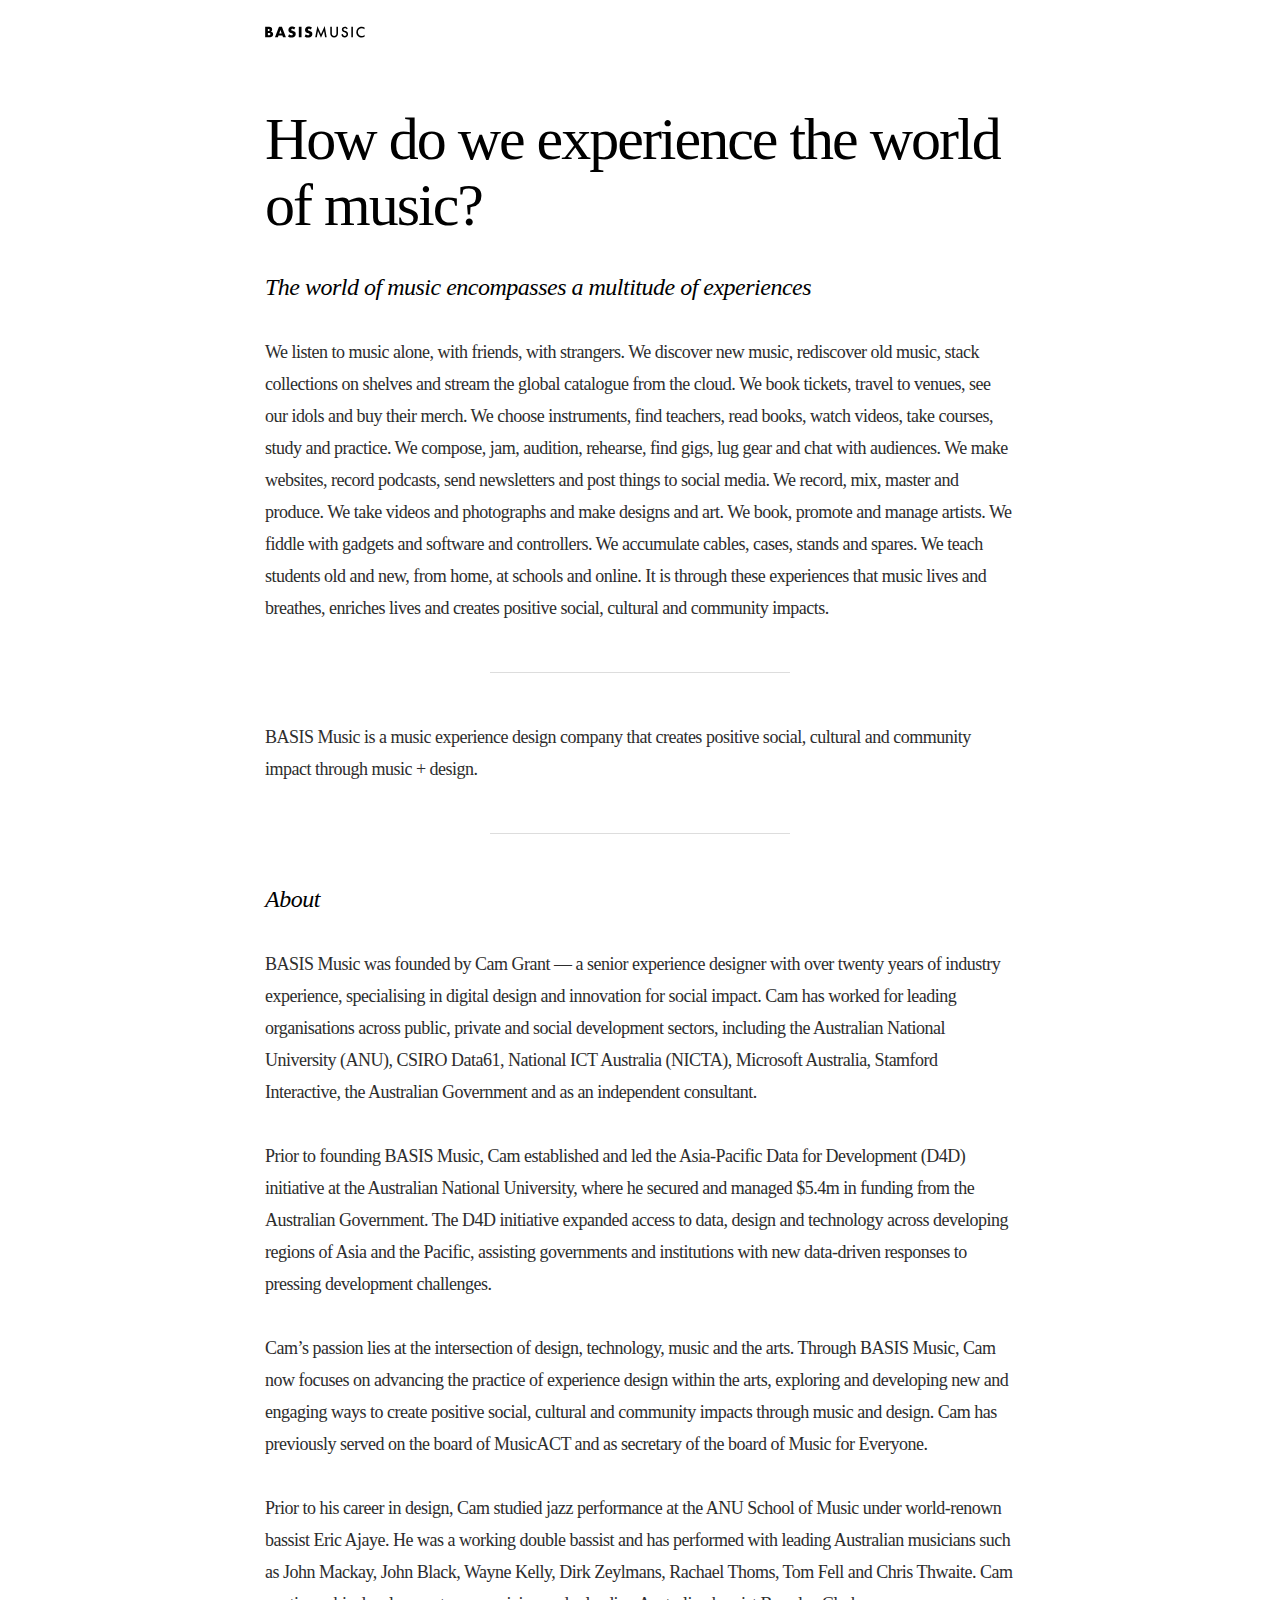
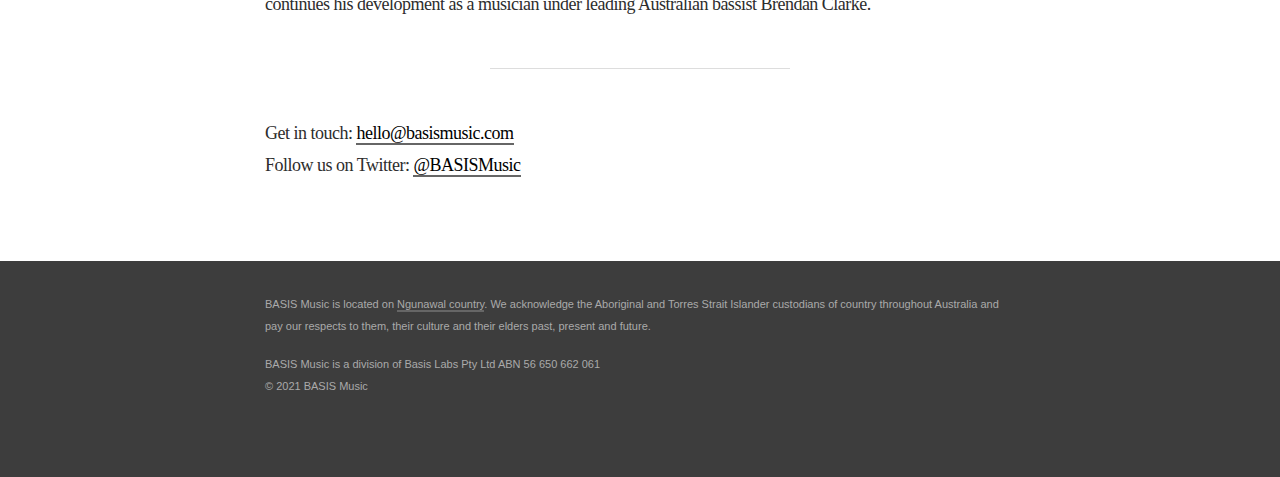
==== public/index.html @ 6a371cce "Add about" ====
<!DOCTYPE html>
<html lang="en">
    <head>
        <meta charset="UTF-8">
        <meta name="viewport" content="width=device-width">
        <title>BASIS Music</title>
        <meta name="description" content="BASIS Music is a music experience design company. We create positive social, cultural and community impact through music + design.">
        <meta property="og:title" content="BASIS Music">
        <meta property="og:description" content="BASIS Music is a music experience design company. We create positive social, cultural and community impact through music + design.">
        <meta property="og:image" content="https://www.basismusic.com/og_image.png">
        <meta property="og:image:alt" content="BASIS Music">
        <meta property="og:locale" content="en_AU">
        <meta property="og:type" content="website">
        <meta name="twitter:card" content="summary_large_image">
        <meta property="og:url" content="https://www.basismusic.com/">
        <link rel="canonical" href="https://www.basismusic.com/">
        <link rel="apple-touch-icon" sizes="180x180" href="/favicons/apple-touch-icon.png">
        <link rel="icon" type="image/png" sizes="32x32" href="/favicons/favicon-32x32.png">
        <link rel="icon" type="image/png" sizes="16x16" href="/favicons/favicon-16x16.png">
        <link rel="manifest" href="/favicons/site.webmanifest">
        <link rel="mask-icon" href="/favicons/safari-pinned-tab.svg" color="#5bbad5">
        <meta name="msapplication-TileColor" content="#da532c">
        <meta name="theme-color" content="#ffffff">
        <link rel="stylesheet" type="text/css" href="https://cloud.typography.com/6473938/7945032/css/fonts.css" />
        <link rel="stylesheet" href="/css/styles.css">
    </head>
    <body>
        <header>
            <div class="container">
                <a href="http://www.basismusic.com/" class="no-dec">
                    <svg height="12px" viewBox="0 0 433 52" version="1.1" xmlns="http://www.w3.org/2000/svg" xmlns:xlink="http://www.w3.org/1999/xlink">
                        <title>BASIS Music</title>
                        <g stroke="none" stroke-width="1" fill="none" fill-rule="evenodd">
                            <path d="M19.64,49 C22.04,49 24.2,48.72 26.12,48.16 C28.04,47.6 29.67,46.76 31.01,45.64 C32.35,44.52 33.39,43.14 34.13,41.5 C34.87,39.86 35.24,37.98 35.24,35.86 C35.24,34.5 35.08,33.22 34.76,32.02 C34.44,30.82 33.91,29.74 33.17,28.78 C32.43,27.82 31.47,27.01 30.29,26.35 C29.11,25.69 27.68,25.2 26,24.88 C27.68,23.84 28.93,22.57 29.75,21.07 C30.57,19.57 30.98,17.68 30.98,15.4 C30.98,11.64 29.9,8.76 27.74,6.76 C25.58,4.76 22.42,3.76 18.26,3.76 L18.26,3.76 L0.74,3.76 L0.74,49 L19.64,49 Z M14.66,21.52 L12.5,21.52 L12.5,12.76 L14.66,12.76 C18.34,12.76 20.18,14.22 20.18,17.14 C20.18,20.06 18.34,21.52 14.66,21.52 L14.66,21.52 Z M15.08,39.88 L12.5,39.88 L12.5,30.28 L15.08,30.28 C18.04,30.28 20.16,30.66 21.44,31.42 C22.72,32.18 23.36,33.4 23.36,35.08 C23.36,36.76 22.72,37.98 21.44,38.74 C20.16,39.5 18.04,39.88 15.08,39.88 L15.08,39.88 Z M55.82,49 L58.52,41.14 L75.32,41.14 L78.02,49 L90.56,49 L73.34,3.76 L60.5,3.76 L43.28,49 L55.82,49 Z M72.2,32.2 L61.64,32.2 L66.92,17.14 L72.2,32.2 Z M115.58,50.26 C118.34,50.26 120.81,49.89 122.99,49.15 C125.17,48.41 127.01,47.37 128.51,46.03 C130.01,44.69 131.15,43.08 131.93,41.2 C132.71,39.32 133.1,37.22 133.1,34.9 C133.1,31.46 132.21,28.67 130.43,26.53 C128.65,24.39 125.84,22.68 122,21.4 C121.04,21.08 120.07,20.78 119.09,20.5 C118.11,20.22 117.23,19.89 116.45,19.51 C115.67,19.13 115.04,18.68 114.56,18.16 C114.08,17.64 113.84,16.98 113.84,16.18 C113.84,15.02 114.32,14.08 115.28,13.36 C116.24,12.64 117.48,12.28 119,12.28 C120.2,12.28 121.44,12.53 122.72,13.03 C124,13.53 125.28,14.3 126.56,15.34 L126.56,15.34 L131.24,6.16 C129,4.96 126.66,4.05 124.22,3.43 C121.78,2.81 119.44,2.5 117.2,2.5 C114.8,2.5 112.63,2.86 110.69,3.58 C108.75,4.3 107.11,5.31 105.77,6.61 C104.43,7.91 103.39,9.47 102.65,11.29 C101.91,13.11 101.54,15.14 101.54,17.38 C101.54,19.62 101.89,21.47 102.59,22.93 C103.29,24.39 104.21,25.6 105.35,26.56 C106.49,27.52 107.79,28.29 109.25,28.87 C110.71,29.45 112.2,29.98 113.72,30.46 C115,30.9 116.09,31.3 116.99,31.66 C117.89,32.02 118.62,32.41 119.18,32.83 C119.74,33.25 120.14,33.71 120.38,34.21 C120.62,34.71 120.74,35.3 120.74,35.98 C120.74,37.1 120.27,38.1 119.33,38.98 C118.39,39.86 116.96,40.3 115.04,40.3 C113.36,40.3 111.66,39.92 109.94,39.16 C108.22,38.4 106.48,37.24 104.72,35.68 L104.72,35.68 L99.68,45.16 C104.56,48.56 109.86,50.26 115.58,50.26 Z M158.24,49 L158.24,3.76 L146.48,3.76 L146.48,49 L158.24,49 Z M187.58,50.26 C190.34,50.26 192.81,49.89 194.99,49.15 C197.17,48.41 199.01,47.37 200.51,46.03 C202.01,44.69 203.15,43.08 203.93,41.2 C204.71,39.32 205.1,37.22 205.1,34.9 C205.1,31.46 204.21,28.67 202.43,26.53 C200.65,24.39 197.84,22.68 194,21.4 C193.04,21.08 192.07,20.78 191.09,20.5 C190.11,20.22 189.23,19.89 188.45,19.51 C187.67,19.13 187.04,18.68 186.56,18.16 C186.08,17.64 185.84,16.98 185.84,16.18 C185.84,15.02 186.32,14.08 187.28,13.36 C188.24,12.64 189.48,12.28 191,12.28 C192.2,12.28 193.44,12.53 194.72,13.03 C196,13.53 197.28,14.3 198.56,15.34 L198.56,15.34 L203.24,6.16 C201,4.96 198.66,4.05 196.22,3.43 C193.78,2.81 191.44,2.5 189.2,2.5 C186.8,2.5 184.63,2.86 182.69,3.58 C180.75,4.3 179.11,5.31 177.77,6.61 C176.43,7.91 175.39,9.47 174.65,11.29 C173.91,13.11 173.54,15.14 173.54,17.38 C173.54,19.62 173.89,21.47 174.59,22.93 C175.29,24.39 176.21,25.6 177.35,26.56 C178.49,27.52 179.79,28.29 181.25,28.87 C182.71,29.45 184.2,29.98 185.72,30.46 C187,30.9 188.09,31.3 188.99,31.66 C189.89,32.02 190.62,32.41 191.18,32.83 C191.74,33.25 192.14,33.71 192.38,34.21 C192.62,34.71 192.74,35.3 192.74,35.98 C192.74,37.1 192.27,38.1 191.33,38.98 C190.39,39.86 188.96,40.3 187.04,40.3 C185.36,40.3 183.66,39.92 181.94,39.16 C180.22,38.4 178.48,37.24 176.72,35.68 L176.72,35.68 L171.68,45.16 C176.56,48.56 181.86,50.26 187.58,50.26 Z M242.509531,51.0800781 L255.898203,21.6953125 L260.263437,49 L267.265391,49 L258.710703,0.3671875 L242.626719,35.5234375 L227.099375,0.3671875 L217.577891,49 L224.638437,49 L229.501719,21.6660156 L242.509531,51.0800781 Z M299.573984,49.8203125 C304.437266,49.8203125 308.538828,48.1015625 311.878672,44.6640625 C314.847422,41.578125 316.331797,37.6523438 316.331797,32.8867188 L316.331797,32.8867188 L316.331797,3.765625 L309.505625,3.765625 L309.505625,31.0117188 C309.505625,34.9570312 308.870859,37.7988281 307.601328,39.5371094 C305.706797,42.1347656 303.031016,43.4335938 299.573984,43.4335938 C296.136484,43.4335938 293.470469,42.1347656 291.575937,39.5371094 C290.306406,37.7402344 289.671641,34.8984375 289.671641,31.0117188 L289.671641,31.0117188 L289.671641,3.765625 L282.845469,3.765625 L282.845469,32.8867188 C282.845469,37.6523438 284.329844,41.578125 287.298594,44.6640625 C290.618906,48.1015625 294.710703,49.8203125 299.573984,49.8203125 Z M345.359141,49.8203125 C349.499766,49.8203125 352.966562,48.453125 355.759531,45.71875 C358.532969,43.0039062 359.919687,39.5664062 359.919687,35.40625 C359.919687,32.3007812 359.070078,29.6787109 357.370859,27.5400391 C355.671641,25.4013672 352.986094,23.5898438 349.314219,22.1054688 L349.314219,22.1054688 L344.8025,20.2597656 C341.52125,18.9121094 339.880625,17.1347656 339.880625,14.9277344 C339.880625,13.3261719 340.505625,11.9980469 341.755625,10.9433594 C343.005625,9.86914062 344.577891,9.33203125 346.472422,9.33203125 C348.015391,9.33203125 349.275156,9.64453125 350.251719,10.2695312 C351.189219,10.8164062 352.175547,11.9882812 353.210703,13.7851562 L353.210703,13.7851562 L358.747812,10.5039062 C355.818125,5.42578125 351.745859,2.88671875 346.531016,2.88671875 C342.663828,2.88671875 339.431406,4.0390625 336.83375,6.34375 C334.236094,8.62890625 332.937266,11.4707031 332.937266,14.8691406 C332.937266,19.9082031 336.032969,23.7363281 342.224375,26.3535156 L342.224375,26.3535156 L346.589609,28.1699219 C347.722422,28.6582031 348.698984,29.1708984 349.519297,29.7080078 C350.339609,30.2451172 351.008555,30.8212891 351.526133,31.4365234 C352.043711,32.0517578 352.42457,32.7255859 352.668711,33.4580078 C352.912852,34.1904297 353.034922,34.9960938 353.034922,35.875 C353.034922,38.0625 352.331797,39.8691406 350.925547,41.2949219 C349.519297,42.7207031 347.751719,43.4335938 345.622812,43.4335938 C342.9275,43.4335938 340.876719,42.4570312 339.470469,40.5039062 C338.689219,39.4882812 338.142344,37.6523438 337.829844,34.9960938 L337.829844,34.9960938 L330.915781,36.5195312 C331.540781,40.7382812 333.113047,44.0097656 335.632578,46.3339844 C338.191172,48.6582031 341.433359,49.8203125 345.359141,49.8203125 Z M380.978281,49 L380.978281,3.765625 L374.152109,3.765625 L374.152109,49 L380.978281,49 Z M418.970469,49.8203125 C423.267344,49.8203125 427.368906,48.7167969 431.275156,46.5097656 L431.275156,46.5097656 L431.275156,38.2773438 C430.161875,39.2148438 429.102305,40.015625 428.096445,40.6796875 C427.090586,41.34375 426.118906,41.8710938 425.181406,42.2617188 C423.501719,43.0429688 421.460703,43.4335938 419.058359,43.4335938 C414.409922,43.4335938 410.484141,41.8027344 407.281016,38.5410156 C404.077891,35.2792969 402.476328,31.2753906 402.476328,26.5292969 C402.476328,21.7246094 404.077891,17.6621094 407.281016,14.3417969 C410.464609,11.0019531 414.380625,9.33203125 419.029062,9.33203125 C423.247812,9.33203125 427.329844,10.9824219 431.275156,14.2832031 L431.275156,14.2832031 L431.275156,6.19726562 C427.486094,3.99023438 423.560312,2.88671875 419.497812,2.88671875 C412.056406,2.88671875 405.991953,5.65039062 401.304453,11.1777344 C397.495859,15.6894531 395.591562,20.8261719 395.591562,26.5878906 C395.591562,33.0136719 397.866953,38.5019531 402.417734,43.0527344 C406.988047,47.5644531 412.505625,49.8203125 418.970469,49.8203125 Z" fill="#000000" fill-rule="nonzero"></path>
                        </g>
                    </svg>
                </a>
            </div>
        </header>

        <main>
            <div class="container">
                <h1>How do we experience the world of music?</h1>
                <h2>The world of music encompasses a multitude of experiences</h2>
                
                <p>We listen to music alone, with friends, with strangers. We discover new music, rediscover old music, stack collections on shelves and stream the global catalogue from the cloud. We book tickets, travel to venues, see our idols and buy their merch. We choose instruments, find teachers, read books, watch videos, take courses, study and practice. We compose, jam, audition, rehearse, find gigs, lug gear and chat with audiences. We make websites, record podcasts, send newsletters and post things to social media. We record, mix, master and produce. We take videos and photographs and make designs and art. We book, promote and manage artists. We fiddle with gadgets and software and controllers. We accumulate cables, cases, stands and spares. We teach students old and new, from home, at schools and online. It is through these experiences that music lives and breathes, enriches lives and creates positive social, cultural and community impacts.</p>

                <hr>

                <p>BASIS Music is a music experience design company that creates positive social, cultural and community impact through music + design.</p>
                
                <hr>

                <h2>About</h2>

                <p>BASIS Music was founded by Cam Grant &mdash; a senior experience designer with over twenty years of industry experience, specialising in digital design and innovation for social impact. Cam has worked for leading organisations across public, private and social development sectors, including the Australian National University (ANU), CSIRO Data61, National ICT Australia (NICTA), Microsoft Australia, Stamford Interactive, the Australian Government and as an independent consultant.</p>

                <p>Prior to founding BASIS Music, Cam established and led the Asia-Pacific Data for Development (D4D) initiative at the Australian National University, where he secured and managed $5.4m in funding from the Australian Government. The D4D initiative expanded access to data, design and technology across developing regions of Asia and the Pacific, assisting governments and institutions with new data-driven responses to pressing development challenges.</p>

                <p>Cam’s passion lies at the intersection of design, technology, music and the arts. Through BASIS Music, Cam now focuses on advancing the practice of experience design within the arts, exploring and developing new and engaging ways to create positive social, cultural and community impacts through music and design. Cam has previously served on the board of MusicACT and as secretary of the board of Music for Everyone.</p>

                <p>Prior to his career in design, Cam studied jazz performance at the ANU School of Music under world-renown bassist Eric Ajaye. He was a working double bassist and has performed with leading Australian musicians such as John Mackay, John Black, Wayne Kelly, Dirk Zeylmans, Rachael Thoms, Tom Fell and Chris Thwaite. Cam continues his development as a musician under leading Australian bassist Brendan Clarke.</p>

                <hr>

                <p>
                    Get in touch: <a href="mailto:hello@basismusic.com">hello@basismusic.com</a><br>
                    Follow us on Twitter: <a href="http://twitter.com/basismusic">@BASISMusic</a>
                </p>
            </div>
        </main>
        
        <footer>
            <div class="container">
                <p>
                    BASIS Music is located on <a href="https://aiatsis.gov.au/explore/map-indigenous-australia">Ngunawal country</a>. We acknowledge the Aboriginal and Torres Strait Islander custodians of country throughout Australia and pay our respects to them, their culture and their elders past, present and future.
                </p>
                <p>
                    BASIS Music is a division of Basis Labs Pty Ltd ABN 56 650 662 061<br>
                    &copy; 2021 BASIS Music
                </p>
            </div>
        </footer>
    </body>
</html>
---- css/styles.css ----
* {
    border: 0;
    margin: 0;
    padding: 0;
}

body { 
    font-family: "Sentinel SSm A", "Sentinel SSm B", Georgia, serif;
    font-style: normal;
    color:  #000;
    background-color: #fff;
}

.container {
    margin: 0;
    padding: 0 2rem;
}

@media (min-width: 750px) {
    .container {
        max-width:  750px;
        margin: 0 auto;
    }
}

header {
    padding: 1.5rem 0 1rem 0;

}

footer {
    margin: 5rem 0 0 0;
    padding:  2rem 0 5rem;
    font-family: "Gotham SSm A", "Gotham SSm B", sans-serif;
    font-style: normal;
    font-weight: 400;
    font-size: 11px;
    line-height: 24px;
    letter-spacing: 1.2;
    background-color: #3d3d3d;
    color: #aaa;
}

h1 {
    font-size: 60px;
    line-height: 66px;
    letter-spacing: -2px;
    font-weight: 500;
    margin: 3rem 0 2rem 0;
}

h2 {
    font-style: italic;
    font-size: 24px;
    line-height: 34px;
    letter-spacing: -0.5px;
    font-weight: 400;
    margin: 2rem 0;
}

hr {
    width:  40%;
    border: none;
    border-bottom: solid 1px #ddd;
    margin: 3rem auto;
}

a, a:visited {
    text-decoration: none;
    border-bottom: solid 2px #666;
    color: #000;
}

a:hover {
    background-color: yellow;
    border-bottom-color: yellow;
}

a.no-dec, a.no-dec:visited, a.no-dec:hover {
    border: none;
    background-color: transparent;
}

footer a, footer a:visited {
    text-decoration: none;
    border-bottom: solid 2px #666;
    color: #aaa;
}

footer a:hover {
    color: #000;
    background-color: #eee;
    border-bottom-color: #eee;
}

footer p {
    line-height: 22px;
}

main p {
    font-size: 18px;
    line-height: 32px;
    letter-spacing: -0.5px;
    font-weight: 400;
    color: #2d2d2d;
    margin: 2rem 0;
}

p + p {
    margin-top: 1rem;
}
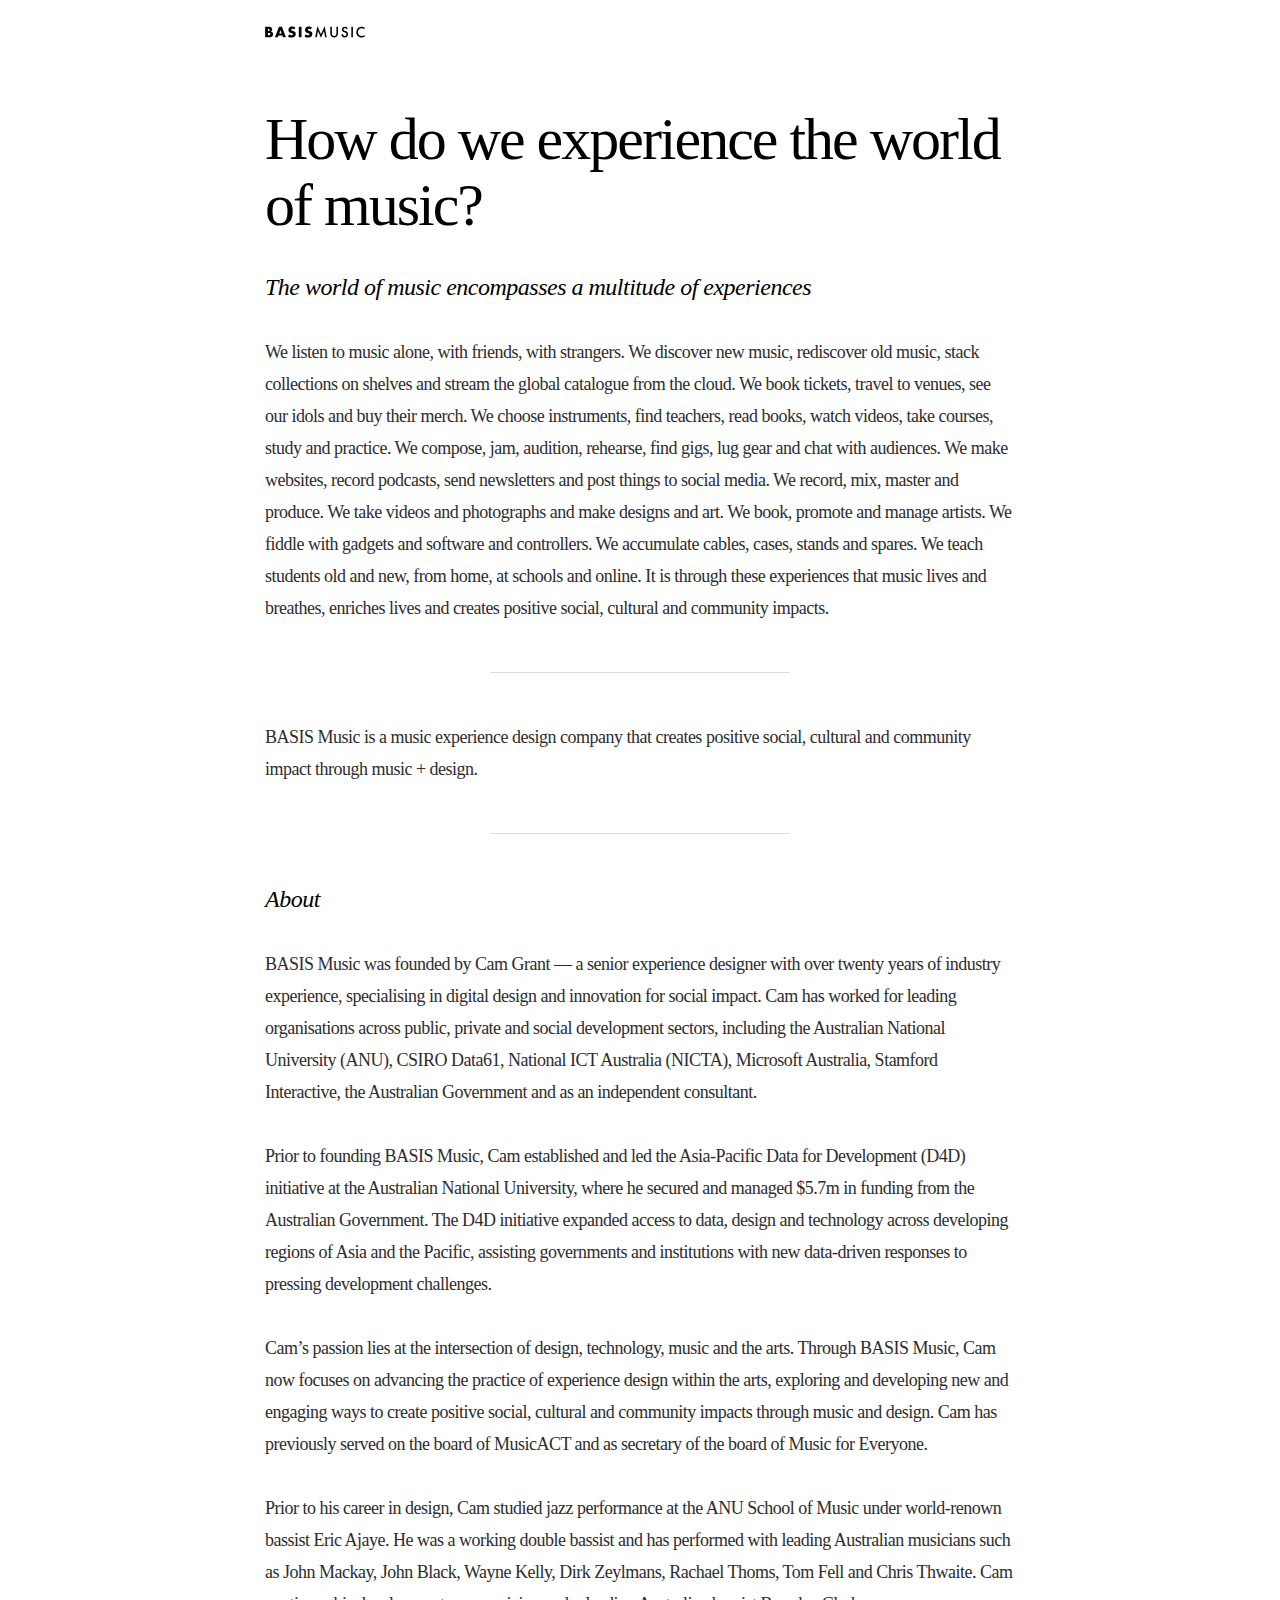
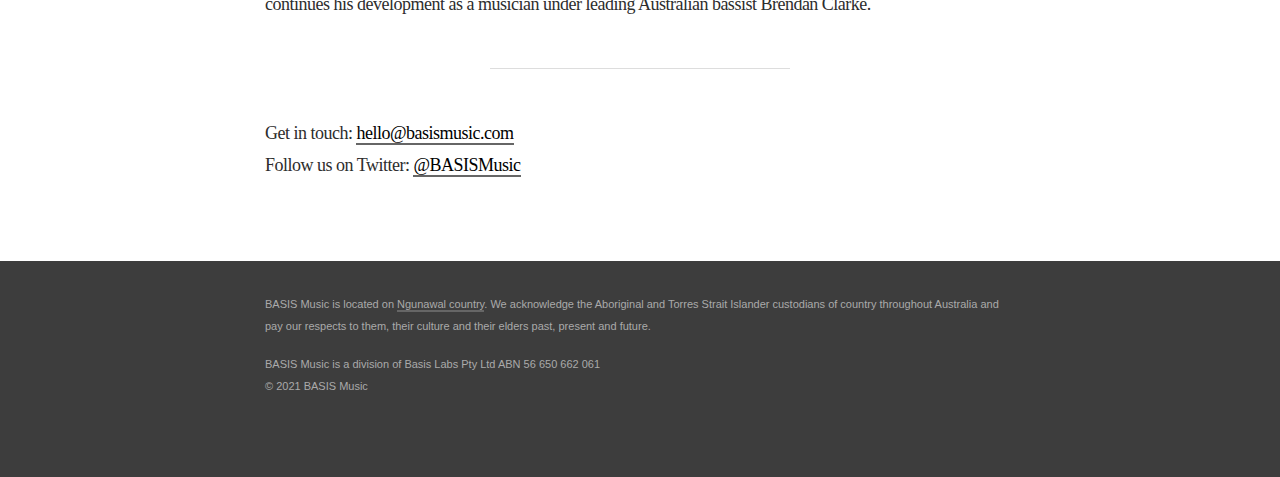
==== commit 4e2ccd9a: "Fix typo." ====
--- a/public/index.html
+++ b/public/index.html
@@ -55,7 +55,7 @@
 
                 <p>BASIS Music was founded by Cam Grant &mdash; a senior experience designer with over twenty years of industry experience, specialising in digital design and innovation for social impact. Cam has worked for leading organisations across public, private and social development sectors, including the Australian National University (ANU), CSIRO Data61, National ICT Australia (NICTA), Microsoft Australia, Stamford Interactive, the Australian Government and as an independent consultant.</p>
 
-                <p>Prior to founding BASIS Music, Cam established and led the Asia-Pacific Data for Development (D4D) initiative at the Australian National University, where he secured and managed $5.4m in funding from the Australian Government. The D4D initiative expanded access to data, design and technology across developing regions of Asia and the Pacific, assisting governments and institutions with new data-driven responses to pressing development challenges.</p>
+                <p>Prior to founding BASIS Music, Cam established and led the Asia-Pacific Data for Development (D4D) initiative at the Australian National University, where he secured and managed $5.7m in funding from the Australian Government. The D4D initiative expanded access to data, design and technology across developing regions of Asia and the Pacific, assisting governments and institutions with new data-driven responses to pressing development challenges.</p>
 
                 <p>Cam’s passion lies at the intersection of design, technology, music and the arts. Through BASIS Music, Cam now focuses on advancing the practice of experience design within the arts, exploring and developing new and engaging ways to create positive social, cultural and community impacts through music and design. Cam has previously served on the board of MusicACT and as secretary of the board of Music for Everyone.</p>
 
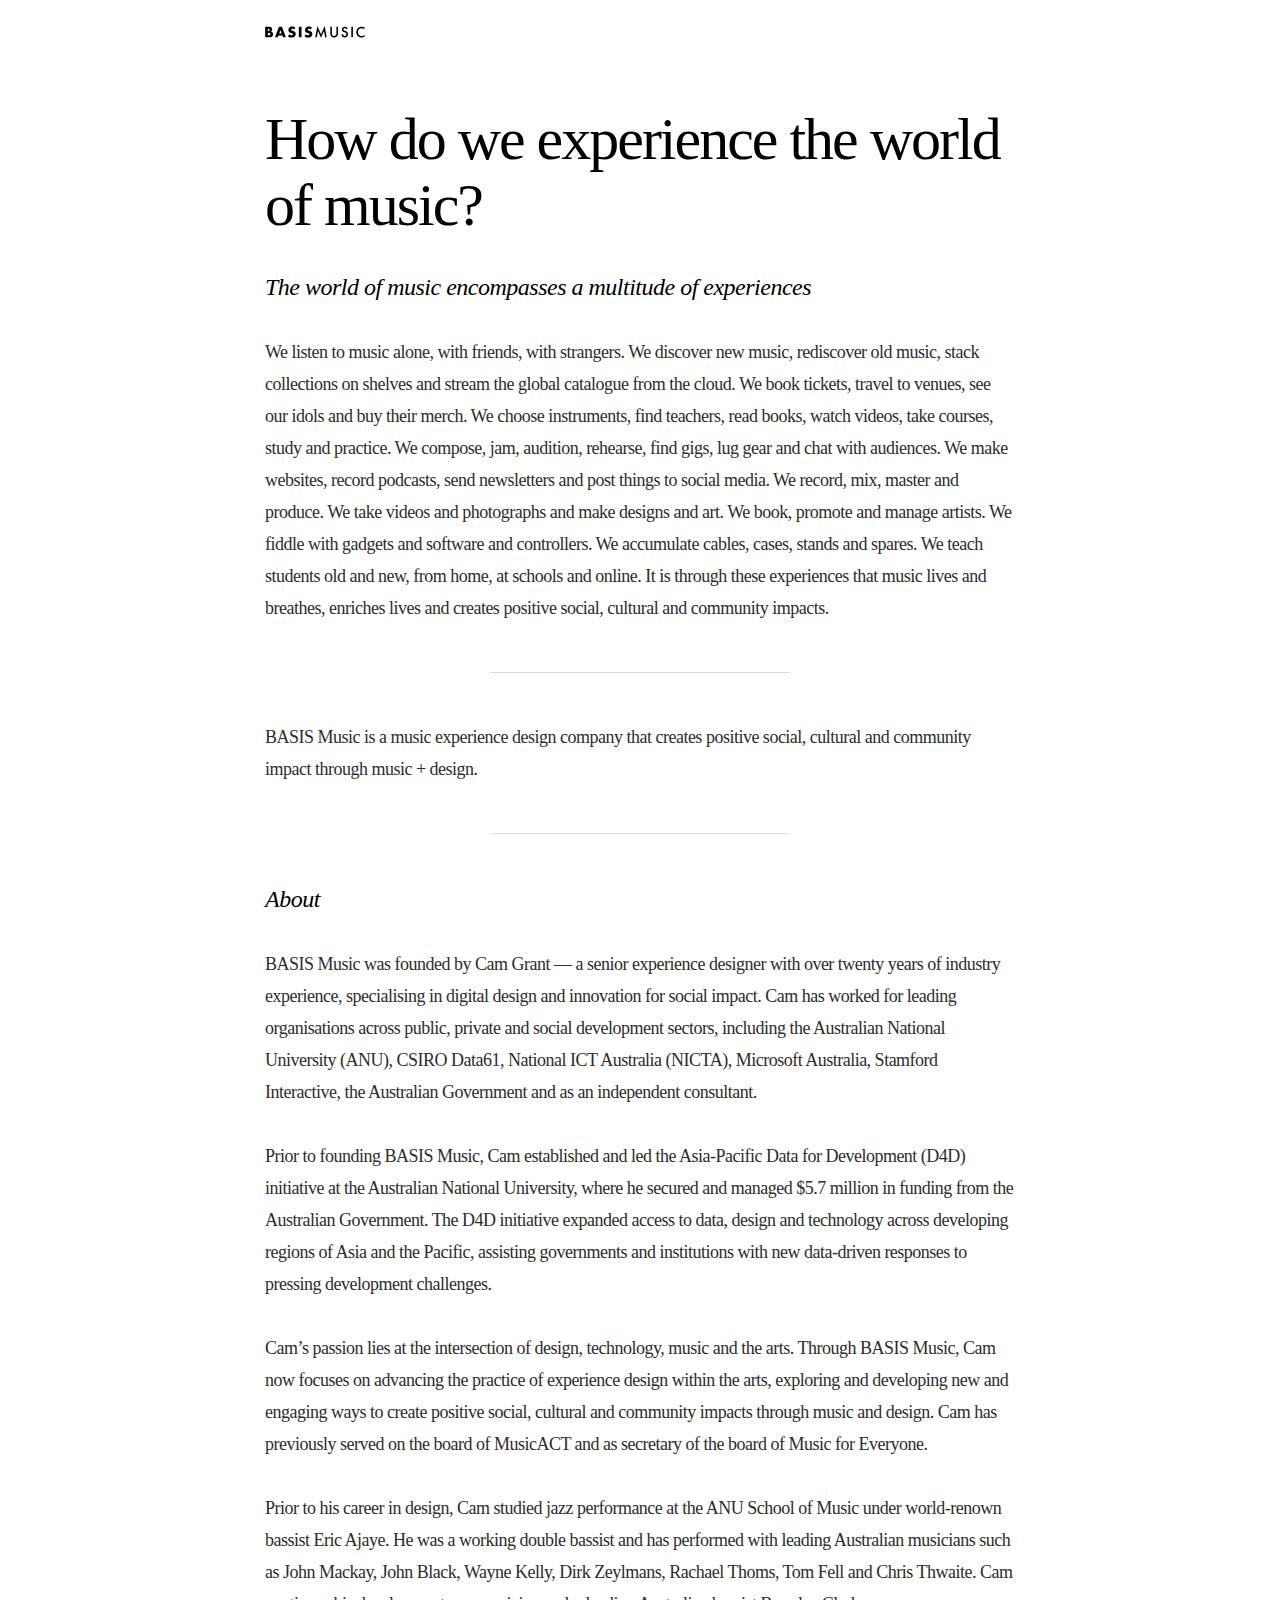
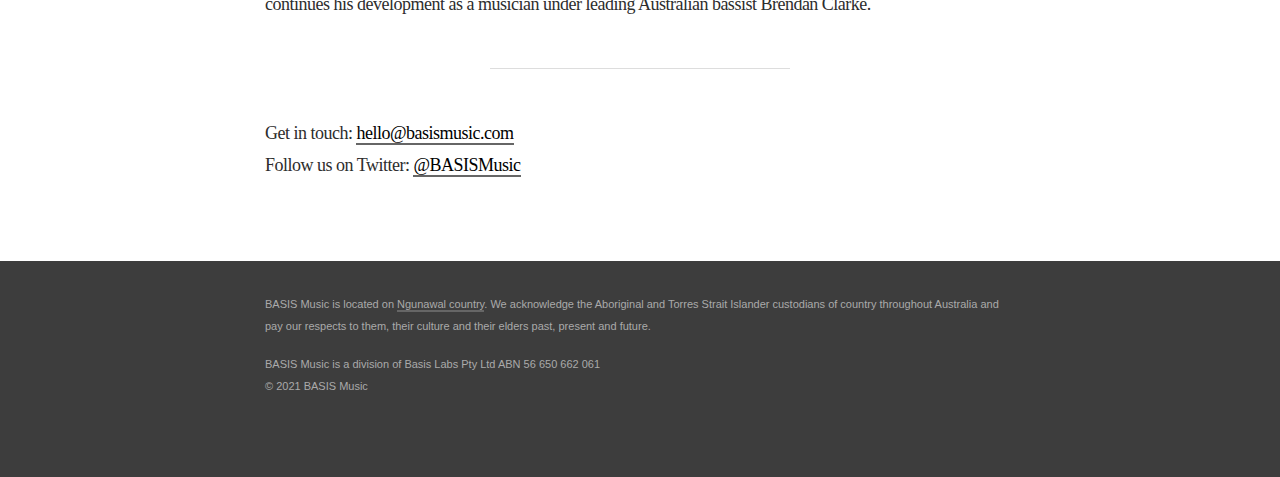
==== commit 5a6935d8: "Clarify copy." ====
--- a/public/index.html
+++ b/public/index.html
@@ -55,7 +55,7 @@
 
                 <p>BASIS Music was founded by Cam Grant &mdash; a senior experience designer with over twenty years of industry experience, specialising in digital design and innovation for social impact. Cam has worked for leading organisations across public, private and social development sectors, including the Australian National University (ANU), CSIRO Data61, National ICT Australia (NICTA), Microsoft Australia, Stamford Interactive, the Australian Government and as an independent consultant.</p>
 
-                <p>Prior to founding BASIS Music, Cam established and led the Asia-Pacific Data for Development (D4D) initiative at the Australian National University, where he secured and managed $5.7m in funding from the Australian Government. The D4D initiative expanded access to data, design and technology across developing regions of Asia and the Pacific, assisting governments and institutions with new data-driven responses to pressing development challenges.</p>
+                <p>Prior to founding BASIS Music, Cam established and led the Asia-Pacific Data for Development (D4D) initiative at the Australian National University, where he secured and managed $5.7 million in funding from the Australian Government. The D4D initiative expanded access to data, design and technology across developing regions of Asia and the Pacific, assisting governments and institutions with new data-driven responses to pressing development challenges.</p>
 
                 <p>Cam’s passion lies at the intersection of design, technology, music and the arts. Through BASIS Music, Cam now focuses on advancing the practice of experience design within the arts, exploring and developing new and engaging ways to create positive social, cultural and community impacts through music and design. Cam has previously served on the board of MusicACT and as secretary of the board of Music for Everyone.</p>
 
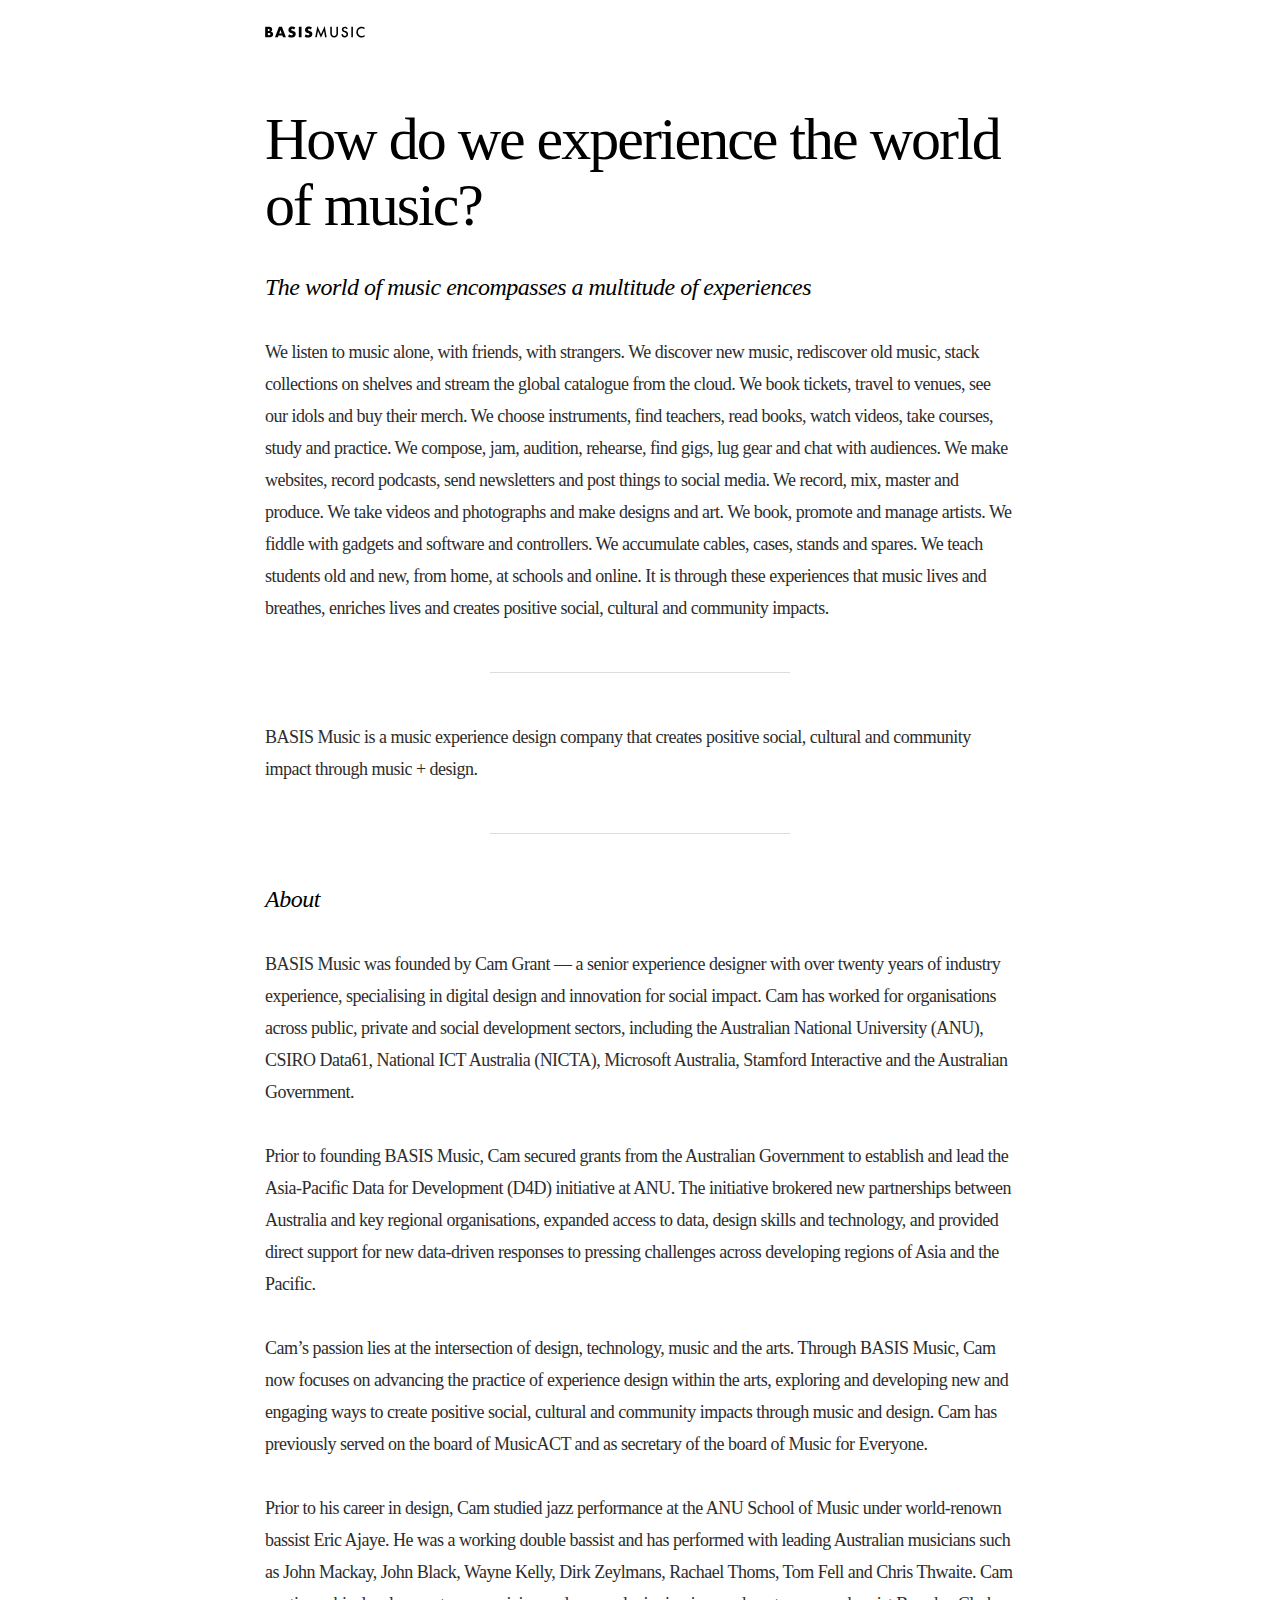
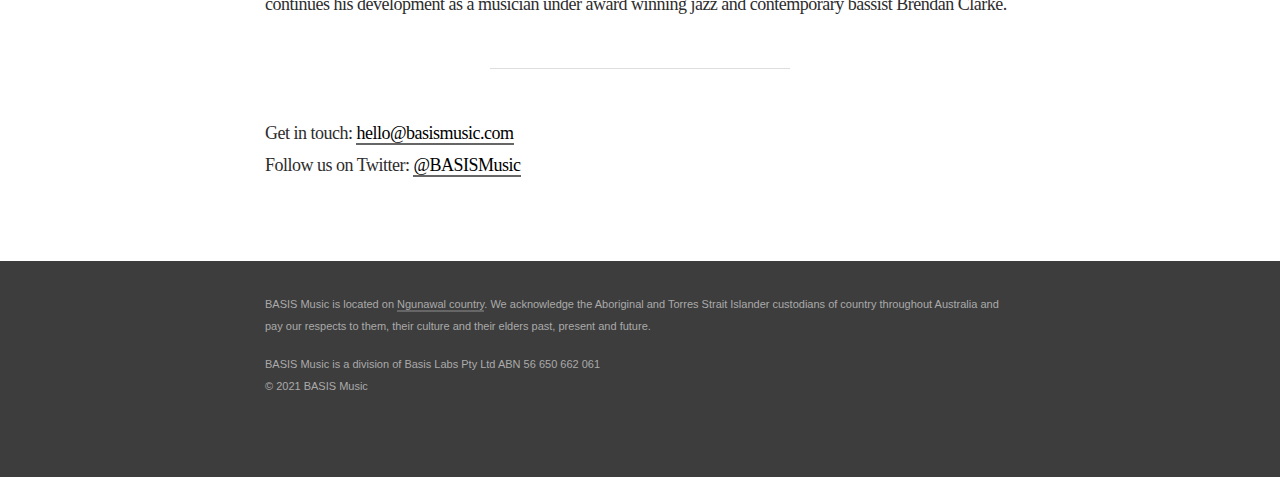
==== commit ee89b38a: "Tweak copy." ====
--- a/public/index.html
+++ b/public/index.html
@@ -53,13 +53,13 @@
 
                 <h2>About</h2>
 
-                <p>BASIS Music was founded by Cam Grant &mdash; a senior experience designer with over twenty years of industry experience, specialising in digital design and innovation for social impact. Cam has worked for leading organisations across public, private and social development sectors, including the Australian National University (ANU), CSIRO Data61, National ICT Australia (NICTA), Microsoft Australia, Stamford Interactive, the Australian Government and as an independent consultant.</p>
+                <p>BASIS Music was founded by Cam Grant &mdash; a senior experience designer with over twenty years of industry experience, specialising in digital design and innovation for social impact. Cam has worked for organisations across public, private and social development sectors, including the Australian National University (ANU), CSIRO Data61, National ICT Australia (NICTA), Microsoft Australia, Stamford Interactive and the Australian Government.</p>
 
-                <p>Prior to founding BASIS Music, Cam established and led the Asia-Pacific Data for Development (D4D) initiative at the Australian National University, where he secured and managed $5.7 million in funding from the Australian Government. The D4D initiative expanded access to data, design and technology across developing regions of Asia and the Pacific, assisting governments and institutions with new data-driven responses to pressing development challenges.</p>
+                <p>Prior to founding BASIS Music, Cam secured grants from the Australian Government to establish and lead the Asia-Pacific Data for Development (D4D) initiative at ANU. The initiative brokered new partnerships between Australia and key regional organisations, expanded access to data, design skills and technology, and provided direct support for new data-driven responses to pressing challenges across developing regions of Asia and the Pacific.</p>
 
                 <p>Cam’s passion lies at the intersection of design, technology, music and the arts. Through BASIS Music, Cam now focuses on advancing the practice of experience design within the arts, exploring and developing new and engaging ways to create positive social, cultural and community impacts through music and design. Cam has previously served on the board of MusicACT and as secretary of the board of Music for Everyone.</p>
 
-                <p>Prior to his career in design, Cam studied jazz performance at the ANU School of Music under world-renown bassist Eric Ajaye. He was a working double bassist and has performed with leading Australian musicians such as John Mackay, John Black, Wayne Kelly, Dirk Zeylmans, Rachael Thoms, Tom Fell and Chris Thwaite. Cam continues his development as a musician under leading Australian bassist Brendan Clarke.</p>
+                <p>Prior to his career in design, Cam studied jazz performance at the ANU School of Music under world-renown bassist Eric Ajaye. He was a working double bassist and has performed with leading Australian musicians such as John Mackay, John Black, Wayne Kelly, Dirk Zeylmans, Rachael Thoms, Tom Fell and Chris Thwaite. Cam continues his development as a musician under award winning jazz and contemporary bassist Brendan Clarke.</p>
 
                 <hr>
 
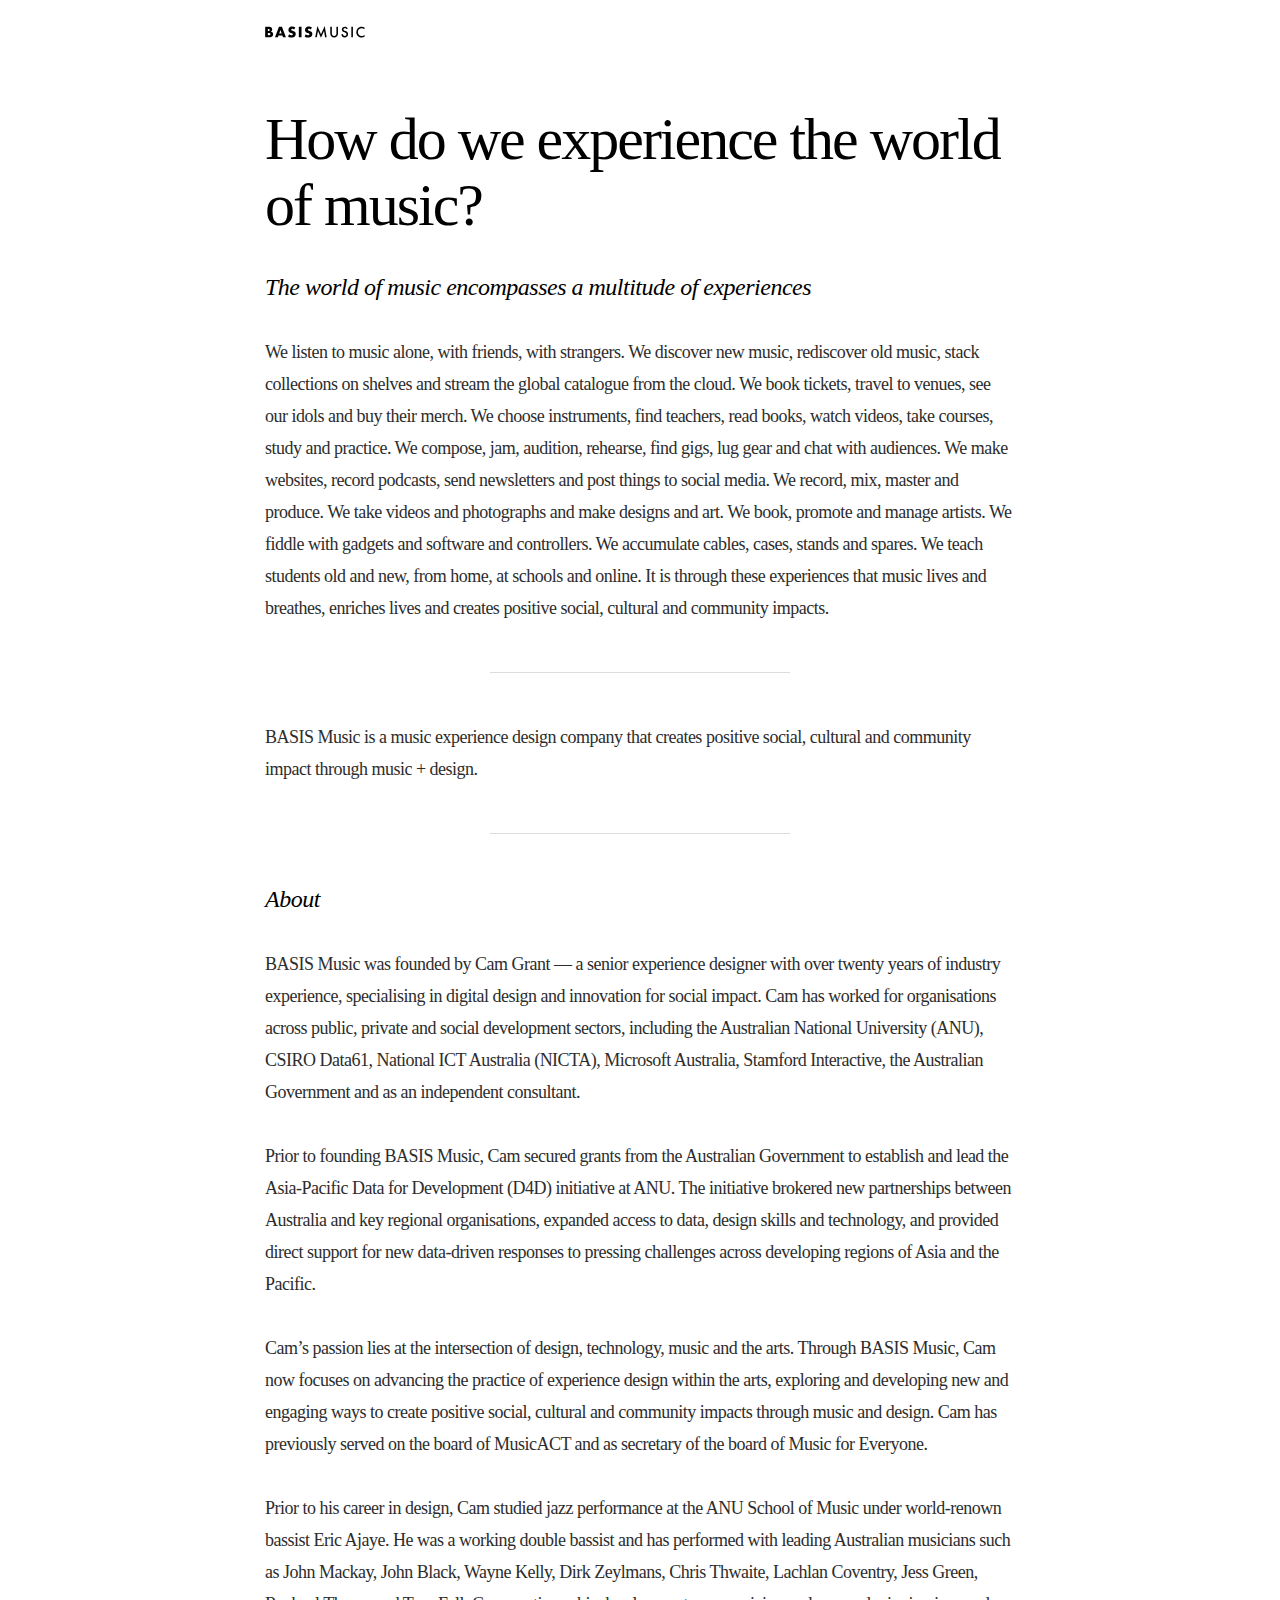
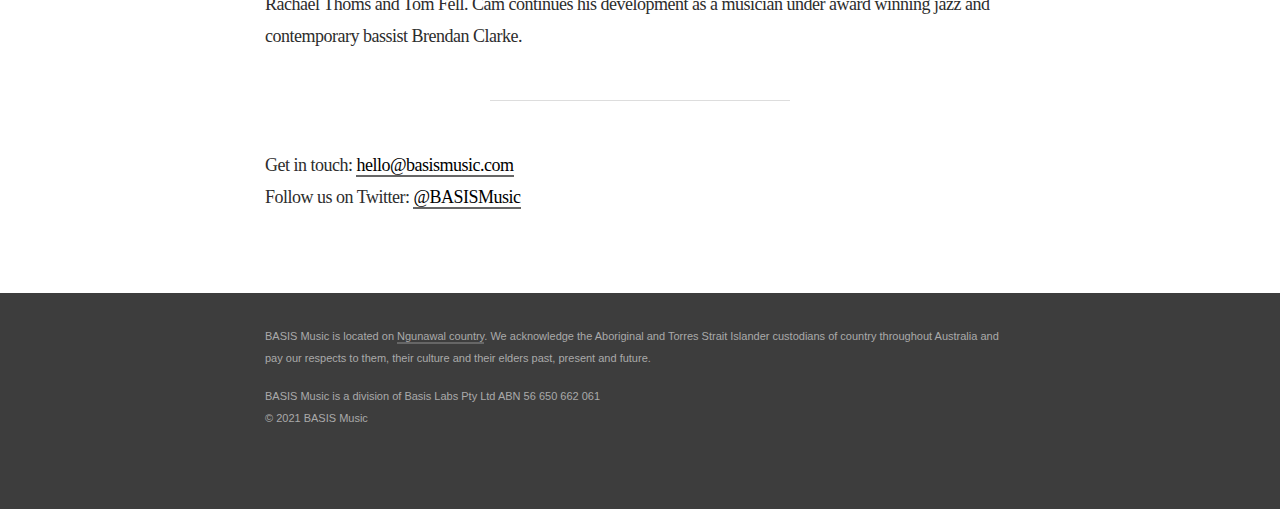
==== commit a6ca041e: "Tweak copy." ====
--- a/public/index.html
+++ b/public/index.html
@@ -53,13 +53,13 @@
 
                 <h2>About</h2>
 
-                <p>BASIS Music was founded by Cam Grant &mdash; a senior experience designer with over twenty years of industry experience, specialising in digital design and innovation for social impact. Cam has worked for organisations across public, private and social development sectors, including the Australian National University (ANU), CSIRO Data61, National ICT Australia (NICTA), Microsoft Australia, Stamford Interactive and the Australian Government.</p>
+                <p>BASIS Music was founded by Cam Grant &mdash; a senior experience designer with over twenty years of industry experience, specialising in digital design and innovation for social impact. Cam has worked for organisations across public, private and social development sectors, including the Australian National University (ANU), CSIRO Data61, National ICT Australia (NICTA), Microsoft Australia, Stamford Interactive, the Australian Government and as an independent consultant.</p>
 
                 <p>Prior to founding BASIS Music, Cam secured grants from the Australian Government to establish and lead the Asia-Pacific Data for Development (D4D) initiative at ANU. The initiative brokered new partnerships between Australia and key regional organisations, expanded access to data, design skills and technology, and provided direct support for new data-driven responses to pressing challenges across developing regions of Asia and the Pacific.</p>
 
                 <p>Cam’s passion lies at the intersection of design, technology, music and the arts. Through BASIS Music, Cam now focuses on advancing the practice of experience design within the arts, exploring and developing new and engaging ways to create positive social, cultural and community impacts through music and design. Cam has previously served on the board of MusicACT and as secretary of the board of Music for Everyone.</p>
 
-                <p>Prior to his career in design, Cam studied jazz performance at the ANU School of Music under world-renown bassist Eric Ajaye. He was a working double bassist and has performed with leading Australian musicians such as John Mackay, John Black, Wayne Kelly, Dirk Zeylmans, Rachael Thoms, Tom Fell and Chris Thwaite. Cam continues his development as a musician under award winning jazz and contemporary bassist Brendan Clarke.</p>
+                <p>Prior to his career in design, Cam studied jazz performance at the ANU School of Music under world-renown bassist Eric Ajaye. He was a working double bassist and has performed with leading Australian musicians such as John Mackay, John Black, Wayne Kelly, Dirk Zeylmans, Chris Thwaite, Lachlan Coventry, Jess Green, Rachael Thoms and Tom Fell. Cam continues his development as a musician under award winning jazz and contemporary bassist Brendan Clarke.</p>
 
                 <hr>
 
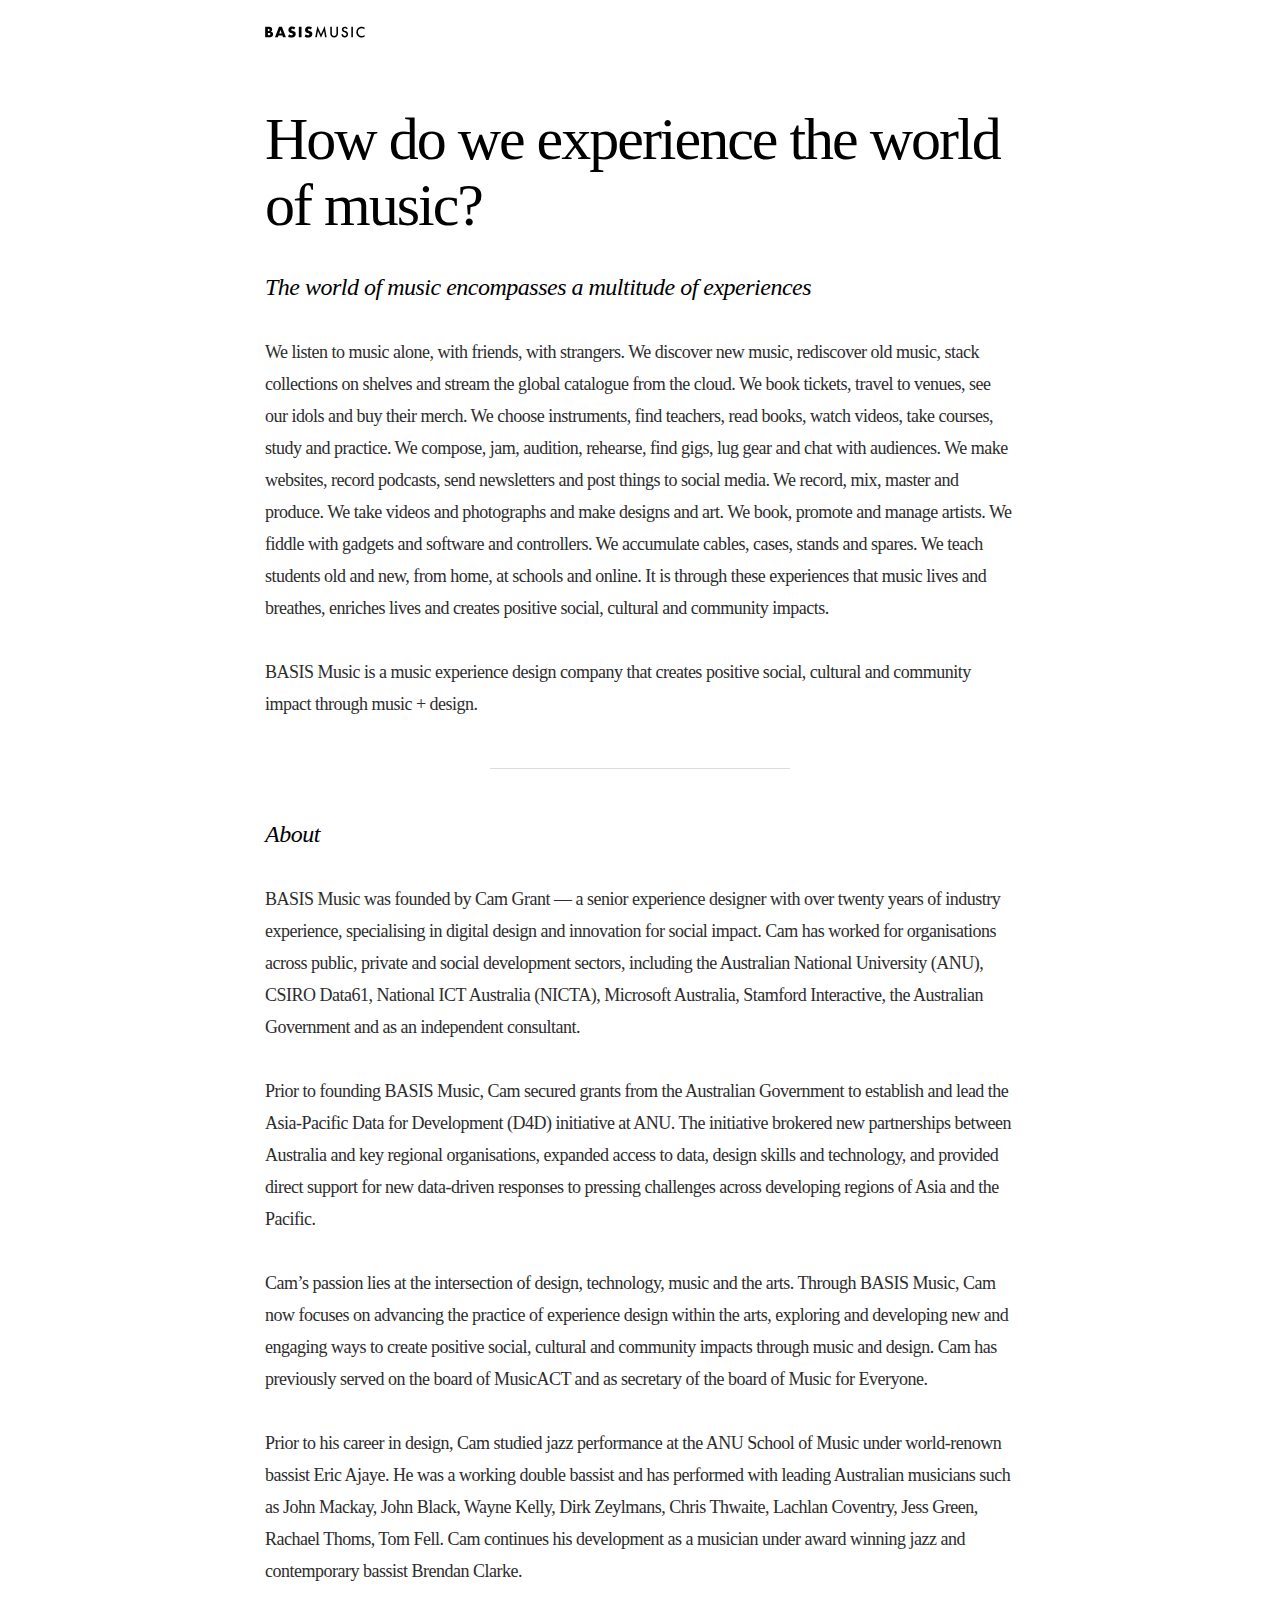
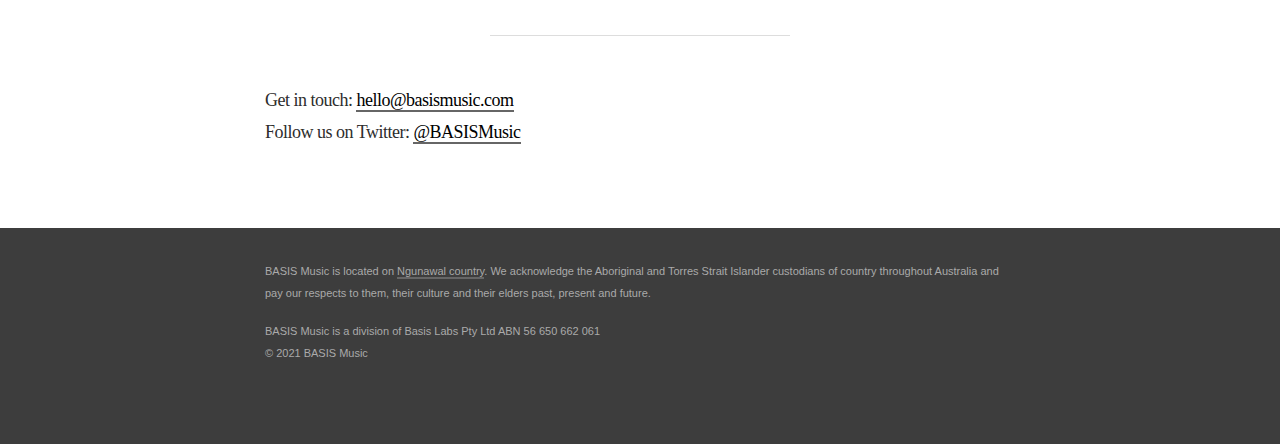
==== commit 1f8457f5: "Tweak copy." ====
--- a/public/index.html
+++ b/public/index.html
@@ -45,10 +45,8 @@
                 
                 <p>We listen to music alone, with friends, with strangers. We discover new music, rediscover old music, stack collections on shelves and stream the global catalogue from the cloud. We book tickets, travel to venues, see our idols and buy their merch. We choose instruments, find teachers, read books, watch videos, take courses, study and practice. We compose, jam, audition, rehearse, find gigs, lug gear and chat with audiences. We make websites, record podcasts, send newsletters and post things to social media. We record, mix, master and produce. We take videos and photographs and make designs and art. We book, promote and manage artists. We fiddle with gadgets and software and controllers. We accumulate cables, cases, stands and spares. We teach students old and new, from home, at schools and online. It is through these experiences that music lives and breathes, enriches lives and creates positive social, cultural and community impacts.</p>
 
-                <hr>
+                <p>BASIS Music is a music experience design company that creates positive social, cultural and community impact through music + design.</p>
 
-                <p>BASIS Music is a music experience design company that creates positive social, cultural and community impact through music + design.</p>
-                
                 <hr>
 
                 <h2>About</h2>
@@ -59,7 +57,7 @@
 
                 <p>Cam’s passion lies at the intersection of design, technology, music and the arts. Through BASIS Music, Cam now focuses on advancing the practice of experience design within the arts, exploring and developing new and engaging ways to create positive social, cultural and community impacts through music and design. Cam has previously served on the board of MusicACT and as secretary of the board of Music for Everyone.</p>
 
-                <p>Prior to his career in design, Cam studied jazz performance at the ANU School of Music under world-renown bassist Eric Ajaye. He was a working double bassist and has performed with leading Australian musicians such as John Mackay, John Black, Wayne Kelly, Dirk Zeylmans, Chris Thwaite, Lachlan Coventry, Jess Green, Rachael Thoms and Tom Fell. Cam continues his development as a musician under award winning jazz and contemporary bassist Brendan Clarke.</p>
+                <p>Prior to his career in design, Cam studied jazz performance at the ANU School of Music under world-renown bassist Eric Ajaye. He was a working double bassist and has performed with leading Australian musicians such as John Mackay, John Black, Wayne Kelly, Dirk Zeylmans, Chris Thwaite, Lachlan Coventry, Jess Green, Rachael Thoms, Tom Fell. Cam continues his development as a musician under award winning jazz and contemporary bassist Brendan Clarke.</p>
 
                 <hr>
 
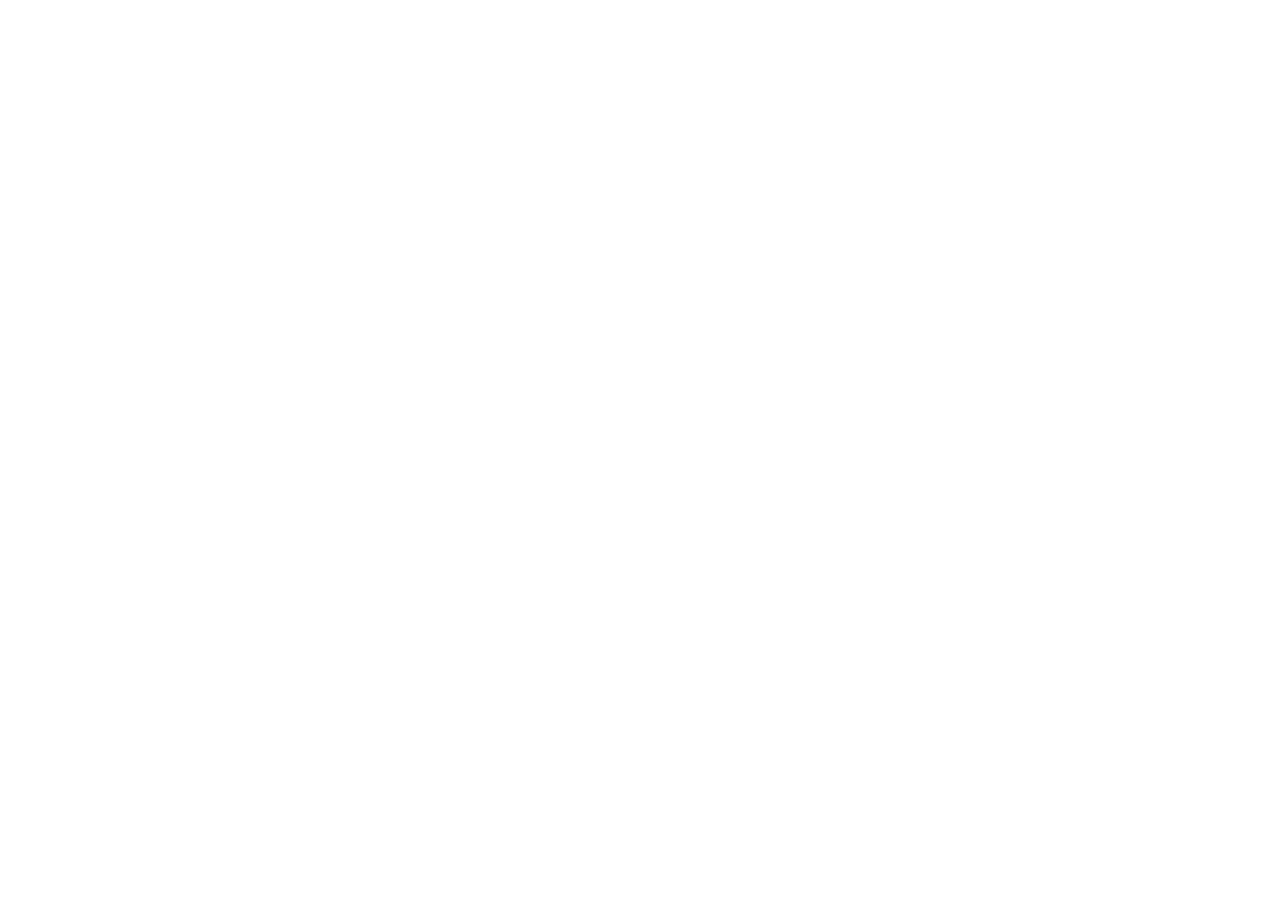
==== commit eb1237bc: "Update index.html" ====
--- a/public/index.html
+++ b/public/index.html
@@ -25,59 +25,6 @@
         <link rel="stylesheet" href="/css/styles.css">
     </head>
     <body>
-        <header>
-            <div class="container">
-                <a href="http://www.basismusic.com/" class="no-dec">
-                    <svg height="12px" viewBox="0 0 433 52" version="1.1" xmlns="http://www.w3.org/2000/svg" xmlns:xlink="http://www.w3.org/1999/xlink">
-                        <title>BASIS Music</title>
-                        <g stroke="none" stroke-width="1" fill="none" fill-rule="evenodd">
-                            <path d="M19.64,49 C22.04,49 24.2,48.72 26.12,48.16 C28.04,47.6 29.67,46.76 31.01,45.64 C32.35,44.52 33.39,43.14 34.13,41.5 C34.87,39.86 35.24,37.98 35.24,35.86 C35.24,34.5 35.08,33.22 34.76,32.02 C34.44,30.82 33.91,29.74 33.17,28.78 C32.43,27.82 31.47,27.01 30.29,26.35 C29.11,25.69 27.68,25.2 26,24.88 C27.68,23.84 28.93,22.57 29.75,21.07 C30.57,19.57 30.98,17.68 30.98,15.4 C30.98,11.64 29.9,8.76 27.74,6.76 C25.58,4.76 22.42,3.76 18.26,3.76 L18.26,3.76 L0.74,3.76 L0.74,49 L19.64,49 Z M14.66,21.52 L12.5,21.52 L12.5,12.76 L14.66,12.76 C18.34,12.76 20.18,14.22 20.18,17.14 C20.18,20.06 18.34,21.52 14.66,21.52 L14.66,21.52 Z M15.08,39.88 L12.5,39.88 L12.5,30.28 L15.08,30.28 C18.04,30.28 20.16,30.66 21.44,31.42 C22.72,32.18 23.36,33.4 23.36,35.08 C23.36,36.76 22.72,37.98 21.44,38.74 C20.16,39.5 18.04,39.88 15.08,39.88 L15.08,39.88 Z M55.82,49 L58.52,41.14 L75.32,41.14 L78.02,49 L90.56,49 L73.34,3.76 L60.5,3.76 L43.28,49 L55.82,49 Z M72.2,32.2 L61.64,32.2 L66.92,17.14 L72.2,32.2 Z M115.58,50.26 C118.34,50.26 120.81,49.89 122.99,49.15 C125.17,48.41 127.01,47.37 128.51,46.03 C130.01,44.69 131.15,43.08 131.93,41.2 C132.71,39.32 133.1,37.22 133.1,34.9 C133.1,31.46 132.21,28.67 130.43,26.53 C128.65,24.39 125.84,22.68 122,21.4 C121.04,21.08 120.07,20.78 119.09,20.5 C118.11,20.22 117.23,19.89 116.45,19.51 C115.67,19.13 115.04,18.68 114.56,18.16 C114.08,17.64 113.84,16.98 113.84,16.18 C113.84,15.02 114.32,14.08 115.28,13.36 C116.24,12.64 117.48,12.28 119,12.28 C120.2,12.28 121.44,12.53 122.72,13.03 C124,13.53 125.28,14.3 126.56,15.34 L126.56,15.34 L131.24,6.16 C129,4.96 126.66,4.05 124.22,3.43 C121.78,2.81 119.44,2.5 117.2,2.5 C114.8,2.5 112.63,2.86 110.69,3.58 C108.75,4.3 107.11,5.31 105.77,6.61 C104.43,7.91 103.39,9.47 102.65,11.29 C101.91,13.11 101.54,15.14 101.54,17.38 C101.54,19.62 101.89,21.47 102.59,22.93 C103.29,24.39 104.21,25.6 105.35,26.56 C106.49,27.52 107.79,28.29 109.25,28.87 C110.71,29.45 112.2,29.98 113.72,30.46 C115,30.9 116.09,31.3 116.99,31.66 C117.89,32.02 118.62,32.41 119.18,32.83 C119.74,33.25 120.14,33.71 120.38,34.21 C120.62,34.71 120.74,35.3 120.74,35.98 C120.74,37.1 120.27,38.1 119.33,38.98 C118.39,39.86 116.96,40.3 115.04,40.3 C113.36,40.3 111.66,39.92 109.94,39.16 C108.22,38.4 106.48,37.24 104.72,35.68 L104.72,35.68 L99.68,45.16 C104.56,48.56 109.86,50.26 115.58,50.26 Z M158.24,49 L158.24,3.76 L146.48,3.76 L146.48,49 L158.24,49 Z M187.58,50.26 C190.34,50.26 192.81,49.89 194.99,49.15 C197.17,48.41 199.01,47.37 200.51,46.03 C202.01,44.69 203.15,43.08 203.93,41.2 C204.71,39.32 205.1,37.22 205.1,34.9 C205.1,31.46 204.21,28.67 202.43,26.53 C200.65,24.39 197.84,22.68 194,21.4 C193.04,21.08 192.07,20.78 191.09,20.5 C190.11,20.22 189.23,19.89 188.45,19.51 C187.67,19.13 187.04,18.68 186.56,18.16 C186.08,17.64 185.84,16.98 185.84,16.18 C185.84,15.02 186.32,14.08 187.28,13.36 C188.24,12.64 189.48,12.28 191,12.28 C192.2,12.28 193.44,12.53 194.72,13.03 C196,13.53 197.28,14.3 198.56,15.34 L198.56,15.34 L203.24,6.16 C201,4.96 198.66,4.05 196.22,3.43 C193.78,2.81 191.44,2.5 189.2,2.5 C186.8,2.5 184.63,2.86 182.69,3.58 C180.75,4.3 179.11,5.31 177.77,6.61 C176.43,7.91 175.39,9.47 174.65,11.29 C173.91,13.11 173.54,15.14 173.54,17.38 C173.54,19.62 173.89,21.47 174.59,22.93 C175.29,24.39 176.21,25.6 177.35,26.56 C178.49,27.52 179.79,28.29 181.25,28.87 C182.71,29.45 184.2,29.98 185.72,30.46 C187,30.9 188.09,31.3 188.99,31.66 C189.89,32.02 190.62,32.41 191.18,32.83 C191.74,33.25 192.14,33.71 192.38,34.21 C192.62,34.71 192.74,35.3 192.74,35.98 C192.74,37.1 192.27,38.1 191.33,38.98 C190.39,39.86 188.96,40.3 187.04,40.3 C185.36,40.3 183.66,39.92 181.94,39.16 C180.22,38.4 178.48,37.24 176.72,35.68 L176.72,35.68 L171.68,45.16 C176.56,48.56 181.86,50.26 187.58,50.26 Z M242.509531,51.0800781 L255.898203,21.6953125 L260.263437,49 L267.265391,49 L258.710703,0.3671875 L242.626719,35.5234375 L227.099375,0.3671875 L217.577891,49 L224.638437,49 L229.501719,21.6660156 L242.509531,51.0800781 Z M299.573984,49.8203125 C304.437266,49.8203125 308.538828,48.1015625 311.878672,44.6640625 C314.847422,41.578125 316.331797,37.6523438 316.331797,32.8867188 L316.331797,32.8867188 L316.331797,3.765625 L309.505625,3.765625 L309.505625,31.0117188 C309.505625,34.9570312 308.870859,37.7988281 307.601328,39.5371094 C305.706797,42.1347656 303.031016,43.4335938 299.573984,43.4335938 C296.136484,43.4335938 293.470469,42.1347656 291.575937,39.5371094 C290.306406,37.7402344 289.671641,34.8984375 289.671641,31.0117188 L289.671641,31.0117188 L289.671641,3.765625 L282.845469,3.765625 L282.845469,32.8867188 C282.845469,37.6523438 284.329844,41.578125 287.298594,44.6640625 C290.618906,48.1015625 294.710703,49.8203125 299.573984,49.8203125 Z M345.359141,49.8203125 C349.499766,49.8203125 352.966562,48.453125 355.759531,45.71875 C358.532969,43.0039062 359.919687,39.5664062 359.919687,35.40625 C359.919687,32.3007812 359.070078,29.6787109 357.370859,27.5400391 C355.671641,25.4013672 352.986094,23.5898438 349.314219,22.1054688 L349.314219,22.1054688 L344.8025,20.2597656 C341.52125,18.9121094 339.880625,17.1347656 339.880625,14.9277344 C339.880625,13.3261719 340.505625,11.9980469 341.755625,10.9433594 C343.005625,9.86914062 344.577891,9.33203125 346.472422,9.33203125 C348.015391,9.33203125 349.275156,9.64453125 350.251719,10.2695312 C351.189219,10.8164062 352.175547,11.9882812 353.210703,13.7851562 L353.210703,13.7851562 L358.747812,10.5039062 C355.818125,5.42578125 351.745859,2.88671875 346.531016,2.88671875 C342.663828,2.88671875 339.431406,4.0390625 336.83375,6.34375 C334.236094,8.62890625 332.937266,11.4707031 332.937266,14.8691406 C332.937266,19.9082031 336.032969,23.7363281 342.224375,26.3535156 L342.224375,26.3535156 L346.589609,28.1699219 C347.722422,28.6582031 348.698984,29.1708984 349.519297,29.7080078 C350.339609,30.2451172 351.008555,30.8212891 351.526133,31.4365234 C352.043711,32.0517578 352.42457,32.7255859 352.668711,33.4580078 C352.912852,34.1904297 353.034922,34.9960938 353.034922,35.875 C353.034922,38.0625 352.331797,39.8691406 350.925547,41.2949219 C349.519297,42.7207031 347.751719,43.4335938 345.622812,43.4335938 C342.9275,43.4335938 340.876719,42.4570312 339.470469,40.5039062 C338.689219,39.4882812 338.142344,37.6523438 337.829844,34.9960938 L337.829844,34.9960938 L330.915781,36.5195312 C331.540781,40.7382812 333.113047,44.0097656 335.632578,46.3339844 C338.191172,48.6582031 341.433359,49.8203125 345.359141,49.8203125 Z M380.978281,49 L380.978281,3.765625 L374.152109,3.765625 L374.152109,49 L380.978281,49 Z M418.970469,49.8203125 C423.267344,49.8203125 427.368906,48.7167969 431.275156,46.5097656 L431.275156,46.5097656 L431.275156,38.2773438 C430.161875,39.2148438 429.102305,40.015625 428.096445,40.6796875 C427.090586,41.34375 426.118906,41.8710938 425.181406,42.2617188 C423.501719,43.0429688 421.460703,43.4335938 419.058359,43.4335938 C414.409922,43.4335938 410.484141,41.8027344 407.281016,38.5410156 C404.077891,35.2792969 402.476328,31.2753906 402.476328,26.5292969 C402.476328,21.7246094 404.077891,17.6621094 407.281016,14.3417969 C410.464609,11.0019531 414.380625,9.33203125 419.029062,9.33203125 C423.247812,9.33203125 427.329844,10.9824219 431.275156,14.2832031 L431.275156,14.2832031 L431.275156,6.19726562 C427.486094,3.99023438 423.560312,2.88671875 419.497812,2.88671875 C412.056406,2.88671875 405.991953,5.65039062 401.304453,11.1777344 C397.495859,15.6894531 395.591562,20.8261719 395.591562,26.5878906 C395.591562,33.0136719 397.866953,38.5019531 402.417734,43.0527344 C406.988047,47.5644531 412.505625,49.8203125 418.970469,49.8203125 Z" fill="#000000" fill-rule="nonzero"></path>
-                        </g>
-                    </svg>
-                </a>
-            </div>
-        </header>
-
-        <main>
-            <div class="container">
-                <h1>How do we experience the world of music?</h1>
-                <h2>The world of music encompasses a multitude of experiences</h2>
-                
-                <p>We listen to music alone, with friends, with strangers. We discover new music, rediscover old music, stack collections on shelves and stream the global catalogue from the cloud. We book tickets, travel to venues, see our idols and buy their merch. We choose instruments, find teachers, read books, watch videos, take courses, study and practice. We compose, jam, audition, rehearse, find gigs, lug gear and chat with audiences. We make websites, record podcasts, send newsletters and post things to social media. We record, mix, master and produce. We take videos and photographs and make designs and art. We book, promote and manage artists. We fiddle with gadgets and software and controllers. We accumulate cables, cases, stands and spares. We teach students old and new, from home, at schools and online. It is through these experiences that music lives and breathes, enriches lives and creates positive social, cultural and community impacts.</p>
-
-                <p>BASIS Music is a music experience design company that creates positive social, cultural and community impact through music + design.</p>
-
-                <hr>
-
-                <h2>About</h2>
-
-                <p>BASIS Music was founded by Cam Grant &mdash; a senior experience designer with over twenty years of industry experience, specialising in digital design and innovation for social impact. Cam has worked for organisations across public, private and social development sectors, including the Australian National University (ANU), CSIRO Data61, National ICT Australia (NICTA), Microsoft Australia, Stamford Interactive, the Australian Government and as an independent consultant.</p>
-
-                <p>Prior to founding BASIS Music, Cam secured grants from the Australian Government to establish and lead the Asia-Pacific Data for Development (D4D) initiative at ANU. The initiative brokered new partnerships between Australia and key regional organisations, expanded access to data, design skills and technology, and provided direct support for new data-driven responses to pressing challenges across developing regions of Asia and the Pacific.</p>
-
-                <p>Cam’s passion lies at the intersection of design, technology, music and the arts. Through BASIS Music, Cam now focuses on advancing the practice of experience design within the arts, exploring and developing new and engaging ways to create positive social, cultural and community impacts through music and design. Cam has previously served on the board of MusicACT and as secretary of the board of Music for Everyone.</p>
-
-                <p>Prior to his career in design, Cam studied jazz performance at the ANU School of Music under world-renown bassist Eric Ajaye. He was a working double bassist and has performed with leading Australian musicians such as John Mackay, John Black, Wayne Kelly, Dirk Zeylmans, Chris Thwaite, Lachlan Coventry, Jess Green, Rachael Thoms, Tom Fell. Cam continues his development as a musician under award winning jazz and contemporary bassist Brendan Clarke.</p>
-
-                <hr>
-
-                <p>
-                    Get in touch: <a href="mailto:hello@basismusic.com">hello@basismusic.com</a><br>
-                    Follow us on Twitter: <a href="http://twitter.com/basismusic">@BASISMusic</a>
-                </p>
-            </div>
-        </main>
         
-        <footer>
-            <div class="container">
-                <p>
-                    BASIS Music is located on <a href="https://aiatsis.gov.au/explore/map-indigenous-australia">Ngunawal country</a>. We acknowledge the Aboriginal and Torres Strait Islander custodians of country throughout Australia and pay our respects to them, their culture and their elders past, present and future.
-                </p>
-                <p>
-                    BASIS Music is a division of Basis Labs Pty Ltd ABN 56 650 662 061<br>
-                    &copy; 2021 BASIS Music
-                </p>
-            </div>
-        </footer>
     </body>
 </html>
